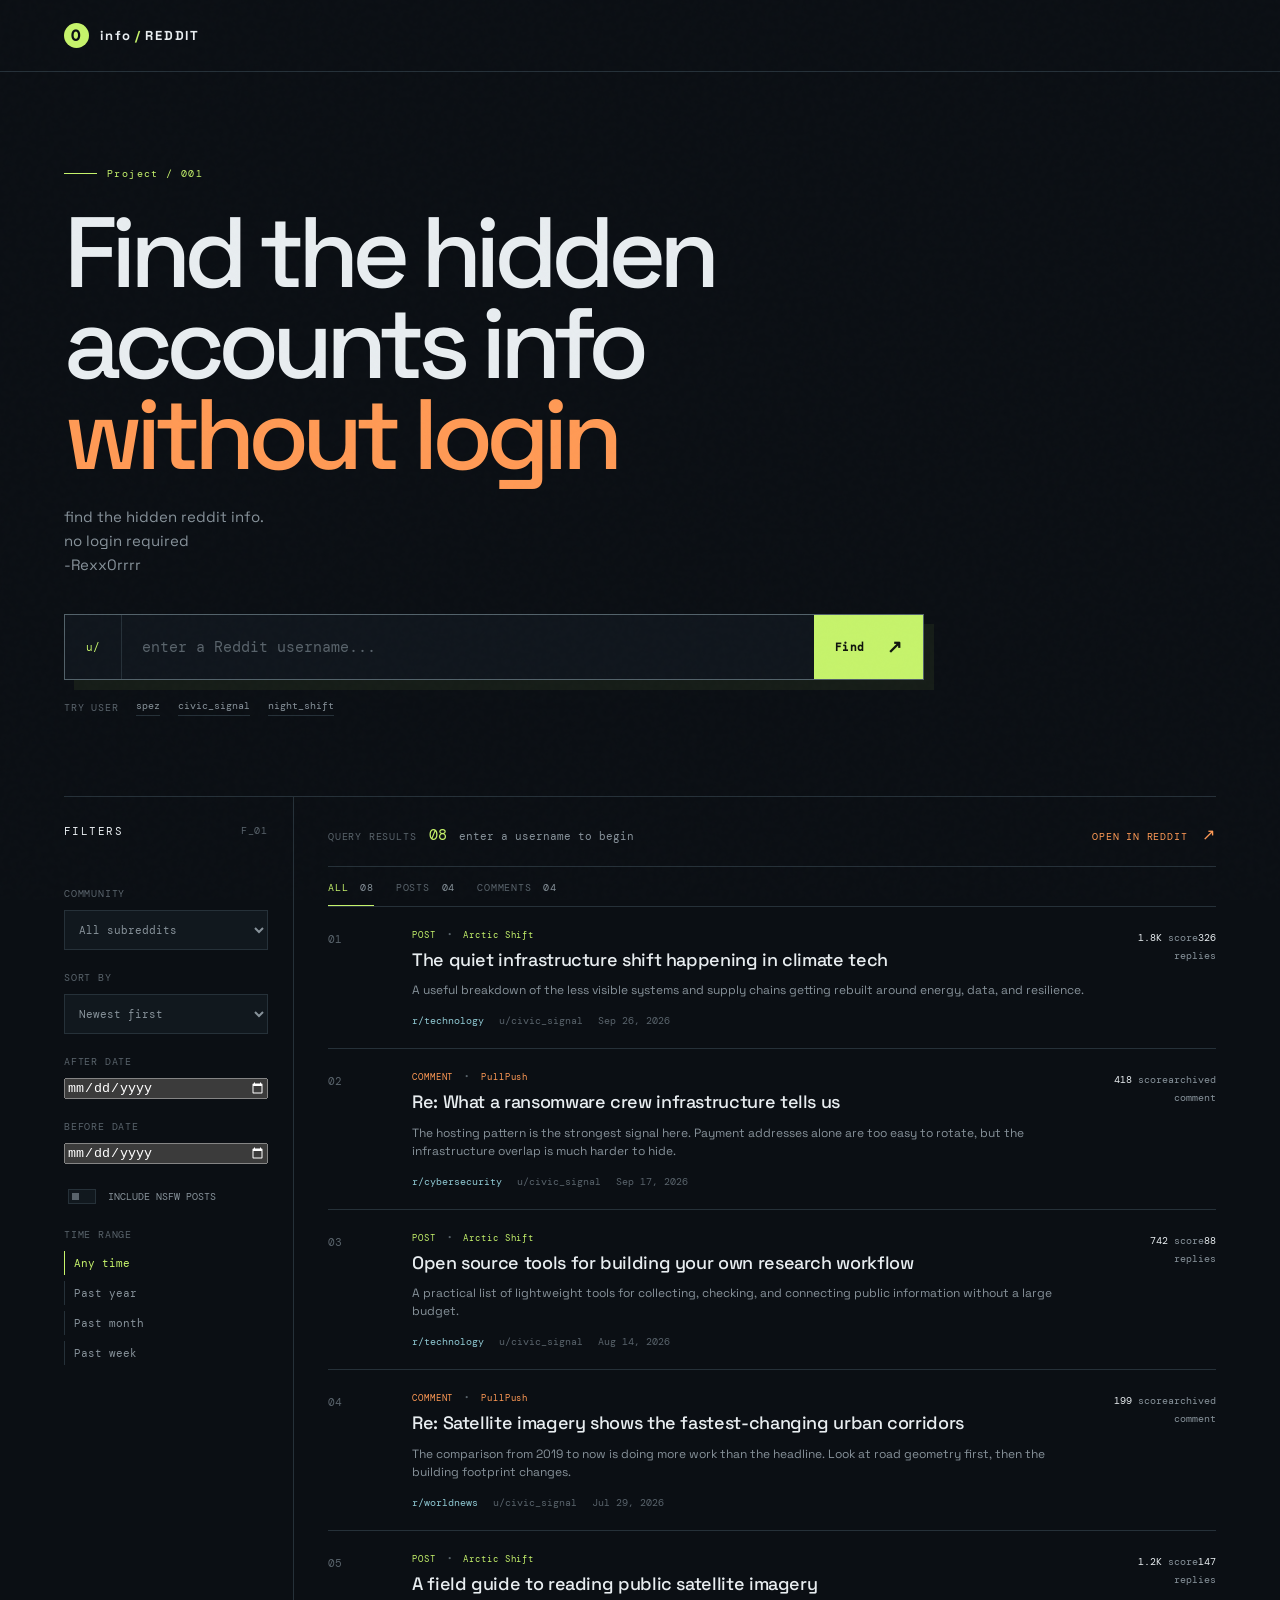
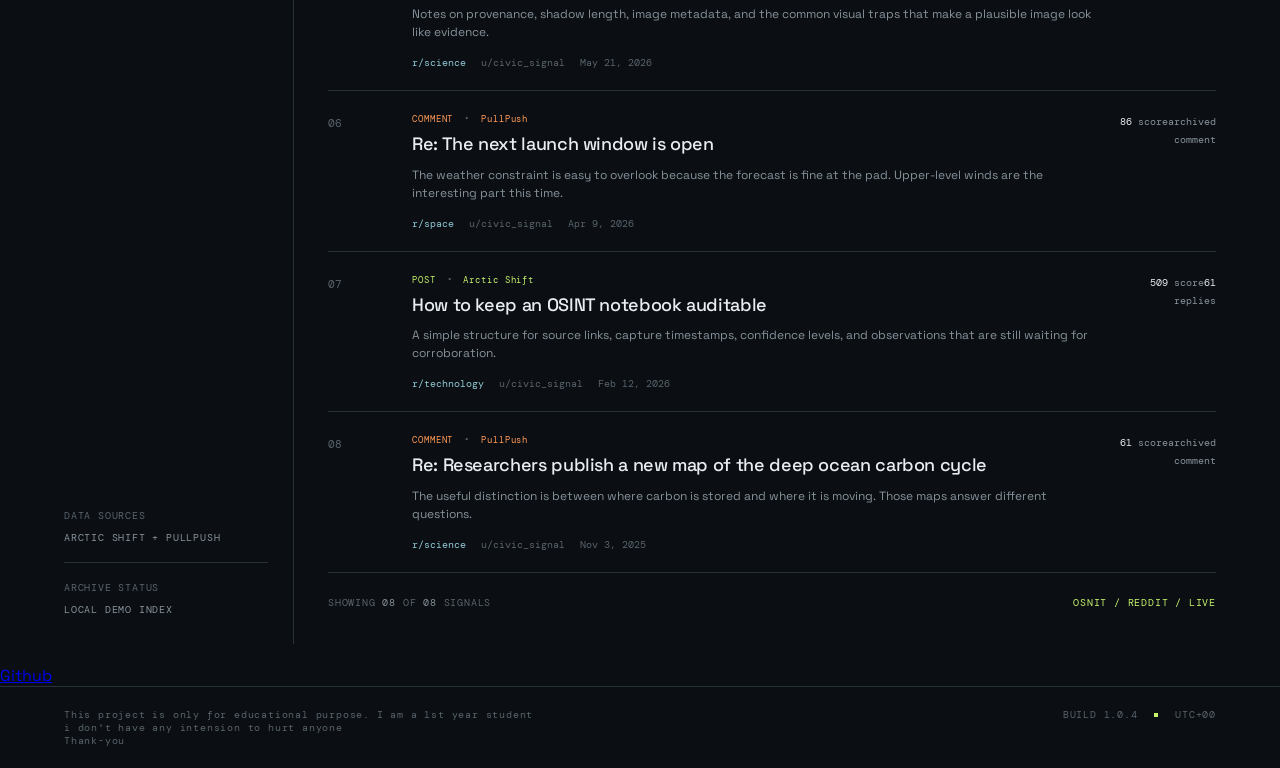
==== index.html @ 89a87810 "Update index.html" ====
<!doctype html>
<html lang="en">
<head>
  <meta charset="UTF-8">
  <meta name="viewport" content="width=device-width, initial-scale=1.0">
  <meta name="theme-color" content="#0b0f14">
  <title>OSNIT // Reddit Intelligence Search -Rexx0r</title>
  <link rel="preconnect" href="https://fonts.googleapis.com">
  <link rel="preconnect" href="https://fonts.gstatic.com" crossorigin>
  <link href="https://fonts.googleapis.com/css2?family=DM+Mono:wght@400;500&family=Space+Grotesk:wght@400;500;600;700&display=swap" rel="stylesheet">
  <link rel="stylesheet" href="r1dit.css">
</head>
<body>
  <div class="noise"></div>
  <header class="topbar">
    <a class="brand" href="#top" aria-label="OSNIT home">
      <span class="brand-mark">O</span>
      <span>info<span class="brand-slash">/</span>REDDIT</span>
    </a>
    
  </header>

  <main id="top">
    <section class="hero">
      <div class="eyebrow"><span class="eyebrow-line"></span> Project / 001</div>
      <h1>Find the hidden accounts info<br><em>without login</em></h1>
      <p class="hero-copy">find the hidden reddit info.<br>no login required<br>-Rexx0rrrr</p>
      <form class="search-shell" id="searchForm">
        <span class="search-prefix">u/</span>
        <input id="searchInput" type="search" autocomplete="off" placeholder="enter a Reddit username..." aria-label="Search Reddit username">
        <button type="submit" class="search-button"><span>Find</span><span class="button-arrow">↗</span></button>
      </form>
      <div class="search-hints"><span>TRY USER</span><button type="button" data-query="spez">spez</button><button type="button" data-query="civic_signal">civic_signal</button><button type="button" data-query="night_shift">night_shift</button></div>
    </section>

    <section class="workspace" aria-label="Search results workspace">
      <aside class="sidebar">
        <div class="panel-heading"><span>FILTERS</span><span class="mono-label">F_01</span></div>
        <label class="filter-label" for="subredditFilter">COMMUNITY</label>
        <select id="subredditFilter">
          <option value="all">All subreddits</option>
          <option value="technology">r/technology</option>
          <option value="worldnews">r/worldnews</option>
          <option value="science">r/science</option>
          <option value="space">r/space</option>
          <option value="cybersecurity">r/cybersecurity</option>
        </select>
        <label class="filter-label" for="sortFilter">SORT BY</label>
        <select id="sortFilter">
          <option value="newest">Newest first</option>
          <option value="oldest">Oldest first</option>
          <option value="engagement">Most engagement</option>
        </select>
        <label class="filter-label" for="afterDate">AFTER DATE</label>
        <input class="date-input" id="afterDate" type="date">
        <label class="filter-label" for="beforeDate">BEFORE DATE</label>
        <input class="date-input" id="beforeDate" type="date">
        <label class="toggle-row" for="includeNsfw"><input id="includeNsfw" type="checkbox"><span>INCLUDE NSFW POSTS</span></label>
        <div class="filter-block">
          <div class="filter-label">TIME RANGE</div>
          <div class="range-options" id="rangeOptions">
            <button class="range-option active" data-range="all">Any time</button>
            <button class="range-option" data-range="year">Past year</button>
            <button class="range-option" data-range="month">Past month</button>
            <button class="range-option" data-range="week">Past week</button>
          </div>
        </div>
        <div class="sidebar-foot"><span>DATA SOURCES</span><strong>ARCTIC SHIFT + PULLPUSH</strong><span class="foot-rule"></span><span>ARCHIVE STATUS</span><strong id="archiveStatus">LOCAL DEMO INDEX</strong></div>
      </aside>

      <div class="results-area">
        <div class="results-toolbar">
          <div><span class="toolbar-label">QUERY RESULTS</span><strong id="resultCount">08</strong><span class="result-query" id="resultQuery">enter a username to begin</span></div>
          <a class="reddit-link" id="redditLink" href="https://www.reddit.com/search/" target="_blank" rel="noreferrer">OPEN IN REDDIT <span>↗</span></a>
        </div>
        <div class="result-tabs" role="tablist" aria-label="Result type"><button class="result-tab active" data-tab="all" role="tab">ALL <span id="allTabCount">08</span></button><button class="result-tab" data-tab="post" role="tab">POSTS <span id="postTabCount">04</span></button><button class="result-tab" data-tab="comment" role="tab">COMMENTS <span id="commentTabCount">04</span></button></div>
        <div class="results-list" id="resultsList"></div>
        <div class="empty-state" id="emptyState" hidden><div class="empty-icon">//</div><h2>No matching signals</h2><p>Try a wider query or reset the community filter.</p><button id="resetButton">RESET SEARCH</button></div>
        <div class="pagination"><span>SHOWING <strong id="showingCount">06</strong> OF <strong id="totalCount">06</strong> SIGNALS</span><span class="pagination-mark">OSNIT / REDDIT / LIVE</span></div>
      </div>
    </section>
  </main>
  <br> <a href="https://github.com/rexxorr/reddit-0sn1t">Github</a>
  <footer><span>This project is only for educational purpose. I am a 1st year student<br> i don't have any intension to hurt anyone<br>Thank-you</span><span>BUILD 1.0.4 <i></i> UTC+00</span></footer>
  <script src="api.js"></script>
  <script src="reddit.js"></script>
</body>
</html>
---- r1dit.css ----
/* Core layout */
:root {
  --ink: #e8edf0;
  --muted: #87929a;
  --dim: #59636b;
  --line: #263139;
  --panel: #11181e;
  --panel-bright: #162128;
  --bg: #0b0f14;
  --lime: #c6f36b;
  --orange: #ff9a55;
  --blue: #8fc8d2;
  --mono: "DM Mono", monospace;
  --sans: "Space Grotesk", sans-serif;
}
* { box-sizing: border-box; }
html { scroll-behavior: smooth; }
body { margin: 0; background: var(--bg); color: var(--ink); font-family: var(--sans); min-width: 320px; }
body::before { content: ""; position: fixed; inset: 0; pointer-events: none; opacity: .24; background-image: linear-gradient(rgba(255,255,255,.025) 1px, transparent 1px), linear-gradient(90deg, rgba(255,255,255,.018) 1px, transparent 1px); background-size: 44px 44px; mask-image: linear-gradient(to bottom, black, transparent 84%); }
.noise { position: fixed; inset: 0; pointer-events: none; opacity: .035; z-index: 5; background-image: url("data:image/svg+xml,%3Csvg viewBox='0 0 180 180' xmlns='http://www.w3.org/2000/svg'%3E%3Cfilter id='n'%3E%3CfeTurbulence type='fractalNoise' baseFrequency='.8' numOctaves='3' stitchTiles='stitch'/%3E%3C/filter%3E%3Crect width='100%25' height='100%25' filter='url(%23n)' opacity='.45'/%3E%3C/svg%3E"); }
.topbar { height: 72px; border-bottom: 1px solid var(--line); display: flex; align-items: center; justify-content: space-between; padding: 0 clamp(20px, 5vw, 76px); position: relative; z-index: 2; }
.brand { color: var(--ink); text-decoration: none; letter-spacing: .14em; font-size: 13px; font-weight: 700; display: flex; align-items: center; gap: 11px; }
.brand-mark { display: grid; place-items: center; width: 25px; height: 25px; color: var(--bg); background: var(--lime); font-family: var(--mono); font-size: 15px; border-radius: 50%; }
.brand-slash { color: var(--lime); margin: 0 3px; }.system-status, .mono-label, .sidebar-foot, footer, .pagination, .search-hints, .toolbar-label, .filter-label { font-family: var(--mono); letter-spacing: .08em; font-size: 10px; }.system-status { color: var(--muted); }.status-dot { display: inline-block; width: 6px; height: 6px; border-radius: 50%; background: var(--lime); margin-right: 8px; box-shadow: 0 0 11px var(--lime); }.status-time { color: var(--dim); margin-left: 18px; }
main { max-width: 1400px; margin: auto; padding: 0 clamp(20px, 5vw, 76px); }.hero { padding: 95px 0 80px; position: relative; }.eyebrow { color: var(--lime); font: 10px var(--mono); letter-spacing: .14em; display: flex; align-items: center; gap: 10px; }.eyebrow-line { width: 33px; height: 1px; background: var(--lime); }.hero h1 { font-size: clamp(50px, 7.8vw, 108px); font-weight: 500; letter-spacing: -.07em; line-height: .91; margin: 28px 0 24px; max-width: 850px; }.hero h1 em { color: var(--orange); font-style: normal; }.hero-copy { color: var(--muted); max-width: 420px; font-size: 15px; line-height: 1.6; margin-bottom: 37px; }
.search-shell { max-width: 860px; min-height: 66px; border: 1px solid #53626a; display: flex; align-items: stretch; background: rgba(17,24,30,.9); box-shadow: 10px 10px 0 rgba(198,243,107,.06); }.search-prefix { color: var(--lime); font: 11px var(--mono); display: flex; align-items: center; padding: 0 21px; border-right: 1px solid var(--line); }.search-shell input { min-width: 0; flex: 1; background: transparent; border: 0; color: var(--ink); font: 15px var(--mono); outline: 0; padding: 0 20px; }.search-shell input::placeholder { color: var(--dim); }.search-button { cursor: pointer; border: 0; background: var(--lime); color: #10150e; font: 600 11px var(--mono); padding: 0 21px; letter-spacing: .04em; display: flex; align-items: center; gap: 22px; transition: background .2s, transform .2s; }.search-button:hover { background: #dcff92; transform: translate(2px, -2px); }.button-arrow { font-size: 18px; }.search-hints { display: flex; gap: 18px; align-items: center; color: var(--dim); margin-top: 19px; }.search-hints button { background: none; border: 0; color: var(--muted); font: 10px var(--mono); border-bottom: 1px solid var(--line); padding: 0 0 3px; cursor: pointer; }.search-hints button:hover { color: var(--lime); border-color: var(--lime); }
.workspace { border-top: 1px solid var(--line); display: grid; grid-template-columns: 230px 1fr; min-height: 530px; }.sidebar { border-right: 1px solid var(--line); padding: 27px 25px 28px 0; display: flex; flex-direction: column; }.panel-heading, .results-toolbar { display: flex; justify-content: space-between; align-items: center; }.panel-heading { color: var(--ink); font: 11px var(--mono); letter-spacing: .13em; padding-bottom: 28px; }.mono-label { color: var(--dim); }.filter-label { color: var(--dim); display: block; margin: 21px 0 10px; }.sidebar select { width: 100%; background: var(--panel); border: 1px solid var(--line); color: var(--muted); padding: 11px 10px; font: 11px var(--mono); outline: 0; }.sidebar select:focus { border-color: var(--lime); }.range-options { display: grid; gap: 6px; }.range-option { text-align: left; color: var(--muted); background: transparent; border: 0; border-left: 1px solid var(--line); padding: 5px 9px; cursor: pointer; font: 11px var(--mono); }.range-option:hover, .range-option.active { color: var(--lime); border-color: var(--lime); }.sidebar-foot { color: var(--dim); margin-top: auto; display: grid; gap: 9px; line-height: 1.3; }.sidebar-foot strong { color: var(--muted); font-size: 10px; font-weight: 400; }.foot-rule { height: 1px; background: var(--line); margin: 9px 0; }
.results-area { padding: 27px 0 0 34px; min-width: 0; }.results-toolbar { padding-bottom: 21px; border-bottom: 1px solid var(--line); }.toolbar-label { color: var(--dim); margin-right: 13px; }.results-toolbar strong { color: var(--lime); font: 15px var(--mono); }.result-query { color: var(--muted); font: 11px var(--mono); margin-left: 12px; }.reddit-link { color: var(--orange); text-decoration: none; font: 10px var(--mono); letter-spacing: .08em; }.reddit-link span { font-size: 16px; margin-left: 8px; }.result-card { border-bottom: 1px solid var(--line); padding: 22px 0 21px; display: grid; grid-template-columns: 64px 1fr 105px; gap: 20px; animation: reveal .45s both; }.result-index { color: var(--dim); font: 11px var(--mono); padding-top: 3px; }.result-main h2 { margin: 0 0 10px; color: var(--ink); font-size: 18px; font-weight: 500; letter-spacing: -.02em; line-height: 1.25; }.result-main h2 a { color: inherit; text-decoration: none; }.result-main h2 a:hover { color: var(--lime); }.result-excerpt { color: var(--muted); font-size: 12px; line-height: 1.5; max-width: 690px; margin: 0 0 15px; }.result-meta { display: flex; flex-wrap: wrap; gap: 15px; font: 10px var(--mono); color: var(--dim); }.subreddit { color: var(--blue); }.result-stats { color: var(--muted); font: 10px var(--mono); text-align: right; line-height: 1.8; }.result-stats strong { color: var(--ink); font-weight: 400; }.empty-state { text-align: center; padding: 80px 20px; }.empty-icon { color: var(--orange); font: 30px var(--mono); }.empty-state h2 { font-size: 22px; font-weight: 500; }.empty-state p { color: var(--muted); font: 12px var(--mono); }.empty-state button { color: var(--lime); background: transparent; border: 1px solid var(--lime); padding: 11px 16px; font: 10px var(--mono); cursor: pointer; margin-top: 12px; }.pagination { color: var(--dim); display: flex; justify-content: space-between; padding: 23px 0 35px; }.pagination strong { color: var(--muted); font-weight: 400; }.pagination-mark { color: var(--lime); }footer { border-top: 1px solid var(--line); max-width: 1400px; margin: auto; padding: 21px clamp(20px, 5vw, 76px); display: flex; justify-content: space-between; color: var(--dim); }footer i { display: inline-block; width: 4px; height: 4px; background: var(--lime); margin: 0 10px; vertical-align: middle; }
@keyframes reveal { from { opacity: 0; transform: translateY(8px); } to { opacity: 1; transform: translateY(0); } }
@media (max-width: 760px) { .topbar { height: 62px; }.live-context { margin-left: auto; margin-right: 15px; gap: 6px; }.live-context #weather, .context-divider { display: none; }.hero { padding: 65px 0 58px; }.hero h1 { font-size: clamp(49px, 15vw, 80px); }.search-shell { display: block; }.search-prefix { height: 38px; border-right: 0; border-bottom: 1px solid var(--line); padding: 0 15px; }.search-shell input { width: 100%; height: 52px; padding: 0 15px; }.search-button { width: 100%; justify-content: space-between; padding: 0 15px; height: 48px; }.search-hints { gap: 11px; flex-wrap: wrap; }.workspace { grid-template-columns: 1fr; }.sidebar { border-right: 0; border-bottom: 1px solid var(--line); padding: 23px 0; display: grid; grid-template-columns: 1fr 1fr; column-gap: 14px; }.panel-heading, .sidebar-foot, .filter-block { grid-column: 1 / -1; }.panel-heading { padding-bottom: 4px; }.sidebar-foot { margin-top: 25px; }.results-area { padding: 24px 0 0; }.results-toolbar { align-items: flex-start; gap: 14px; }.result-query { display: block; margin: 7px 0 0; }.reddit-link { white-space: nowrap; }.result-card { grid-template-columns: 35px 1fr; gap: 10px; }.result-stats { grid-column: 2; text-align: left; display: flex; gap: 15px; line-height: 1; }.result-main h2 { font-size: 16px; }.pagination { gap: 15px; flex-wrap: wrap; }footer { gap: 12px; flex-direction: column; line-height: 1.5; } }
.date-input { color-scheme: dark; }
.result-tabs { display: flex; gap: 22px; border-bottom: 1px solid var(--line); }
.result-tab { color: var(--dim); background: transparent; border: 0; border-bottom: 1px solid transparent; padding: 14px 0 11px; cursor: pointer; font: 10px var(--mono); letter-spacing: .08em; }
.result-tab span { color: var(--muted); margin-left: 5px; }
.result-tab:hover, .result-tab.active { color: var(--lime); border-color: var(--lime); }
.record-type { color: var(--lime); font: 9px var(--mono); letter-spacing: .1em; margin-bottom: 8px; }
.record-type.comment { color: var(--orange); }
.record-type span { color: var(--dim); margin: 0 5px; }
.toggle-row { display: flex; align-items: center; gap: 9px; color: var(--muted); cursor: pointer; font: 10px var(--mono); margin-top: 22px; }
.toggle-row input { appearance: none; width: 28px; height: 15px; border: 1px solid var(--line); background: var(--panel); cursor: pointer; position: relative; }
.toggle-row input::after { content: ""; width: 7px; height: 7px; background: var(--dim); position: absolute; top: 3px; left: 3px; transition: transform .2s, background .2s; }
.toggle-row input:checked { border-color: var(--lime); }
.toggle-row input:checked::after { background: var(--lime); transform: translateX(13px); }
.signal-line { display: flex; align-items: center; gap: 8px; color: var(--dim); font: 10px var(--mono); letter-spacing: .1em; margin: -19px 0 25px; min-height: 16px; }
.signal-pulse { width: 5px; height: 5px; border-radius: 50%; background: var(--lime); box-shadow: 0 0 0 0 rgba(198,243,107,.5); animation: signal-pulse 2s infinite; }
.signal-caret { color: var(--lime); animation: caret-blink 1s steps(2, start) infinite; }
.activity-swap { animation: activity-swap .35s ease both; }
@keyframes signal-pulse { 0%, 100% { box-shadow: 0 0 0 0 rgba(198,243,107,.45); } 50% { box-shadow: 0 0 0 5px rgba(198,243,107,0); } }
@keyframes caret-blink { 50% { opacity: 0; } }
@keyframes activity-swap { from { opacity: .25; transform: translateY(3px); } to { opacity: 1; transform: translateY(0); } }
@media (prefers-reduced-motion: reduce) { .signal-pulse, .signal-caret, .activity-swap { animation: none; } }
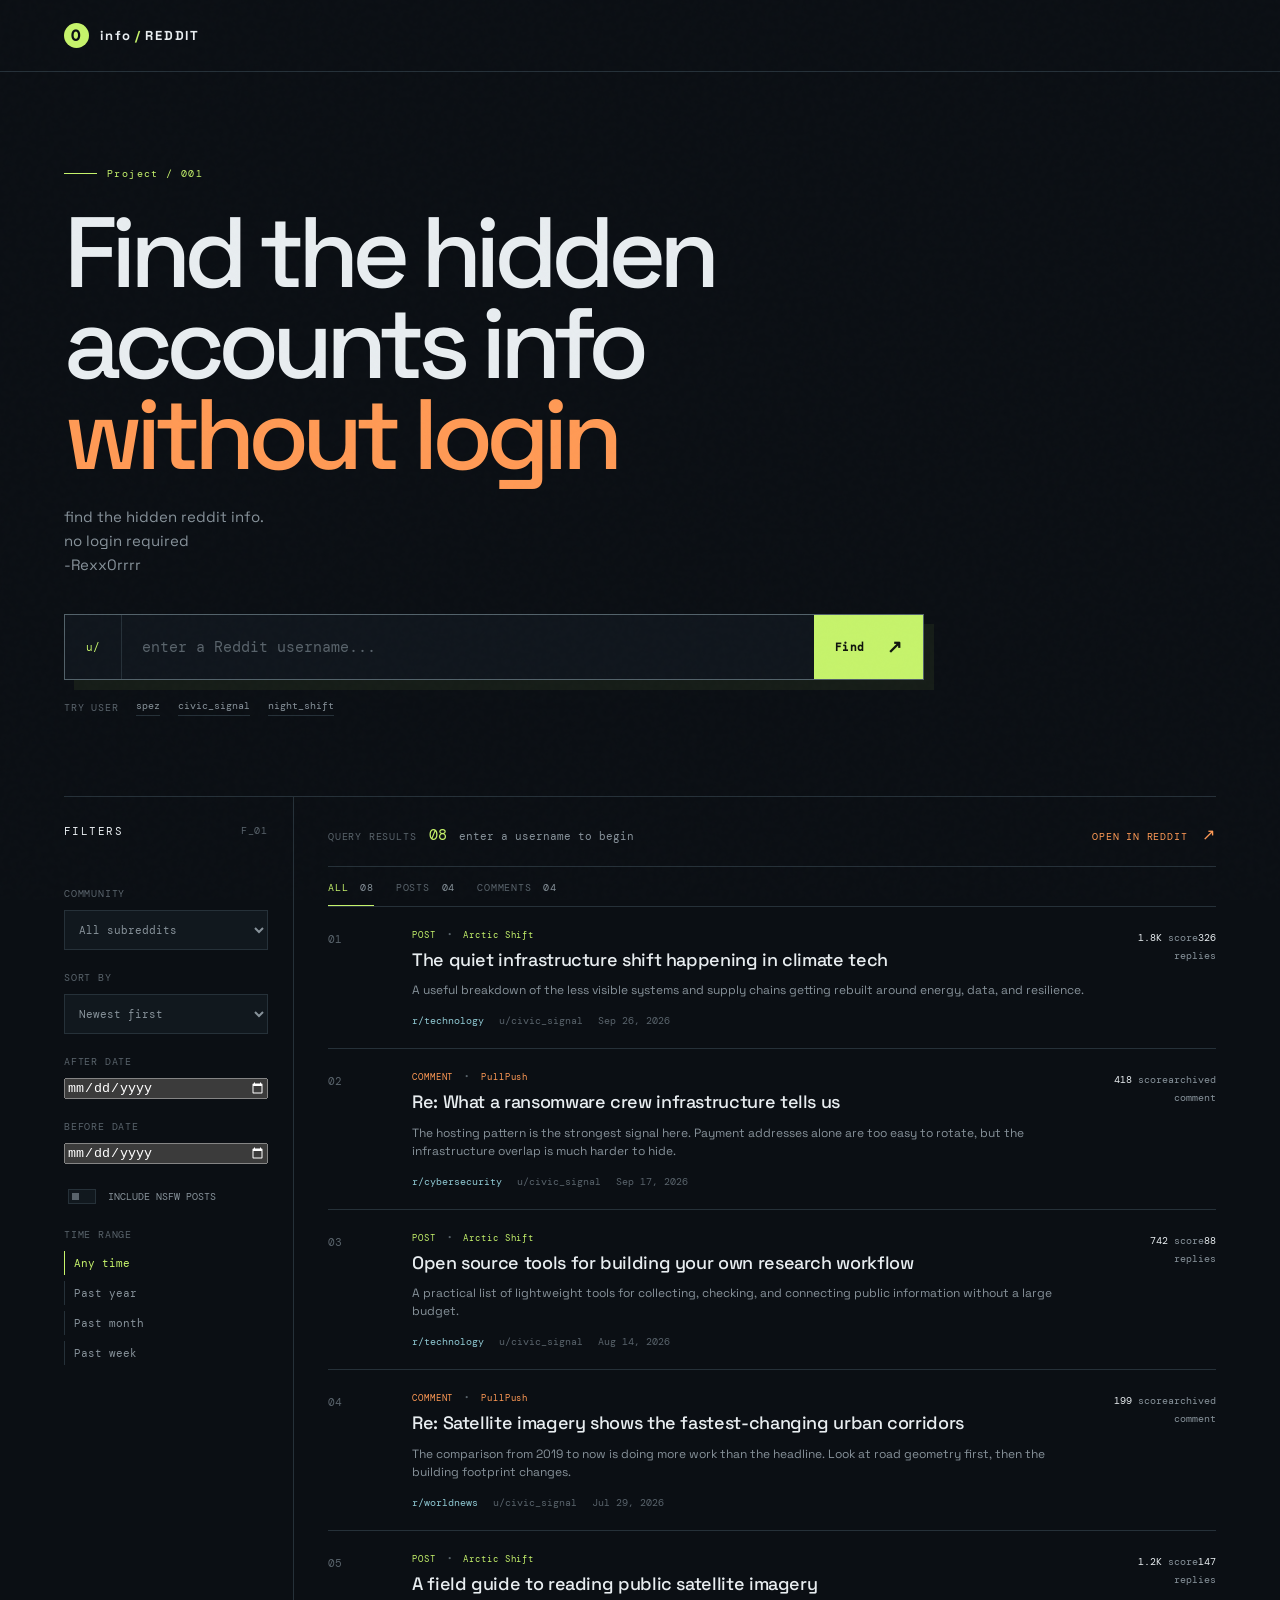
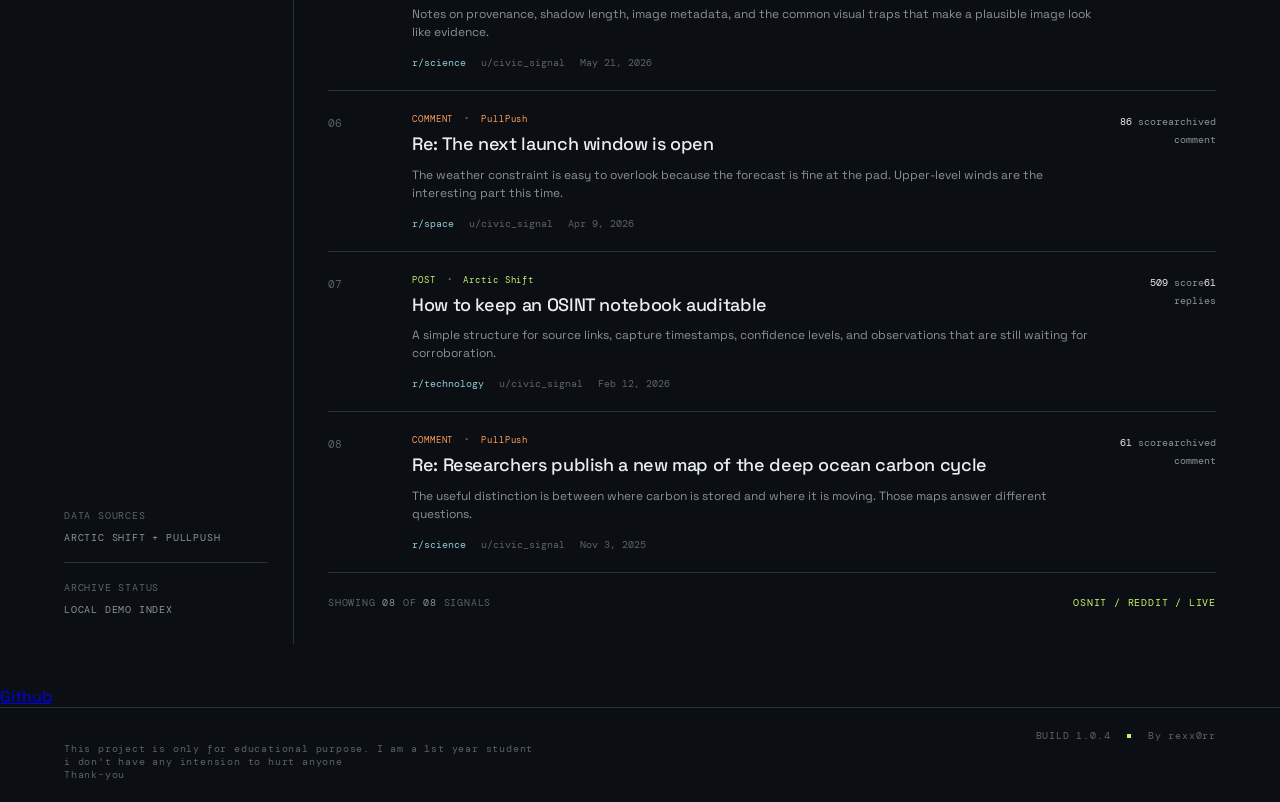
==== commit 8008c3b2: "Update index.html" ====
--- a/index.html
+++ b/index.html
@@ -4,7 +4,7 @@
   <meta charset="UTF-8">
   <meta name="viewport" content="width=device-width, initial-scale=1.0">
   <meta name="theme-color" content="#0b0f14">
-  <title>OSNIT // Reddit Intelligence Search -Rexx0r</title>
+  <title>OSNIT </title>
   <link rel="preconnect" href="https://fonts.googleapis.com">
   <link rel="preconnect" href="https://fonts.gstatic.com" crossorigin>
   <link href="https://fonts.googleapis.com/css2?family=DM+Mono:wght@400;500&family=Space+Grotesk:wght@400;500;600;700&display=swap" rel="stylesheet">
@@ -80,8 +80,8 @@
       </div>
     </section>
   </main>
-  <br> <a href="https://github.com/rexxorr/reddit-0sn1t">Github</a>
-  <footer><span>This project is only for educational purpose. I am a 1st year student<br> i don't have any intension to hurt anyone<br>Thank-you</span><span>BUILD 1.0.4 <i></i> UTC+00</span></footer>
+  <br> <br> <a href="https://github.com/rexxorr/reddit-0sn1t">Github</a>
+  <footer><span><br> This project is only for educational purpose. I am a 1st year student<br> i don't have any intension to hurt anyone<br>Thank-you</span><span>BUILD 1.0.4 <i></i> By rexx0rr</span></footer>
   <script src="api.js"></script>
   <script src="reddit.js"></script>
 </body>
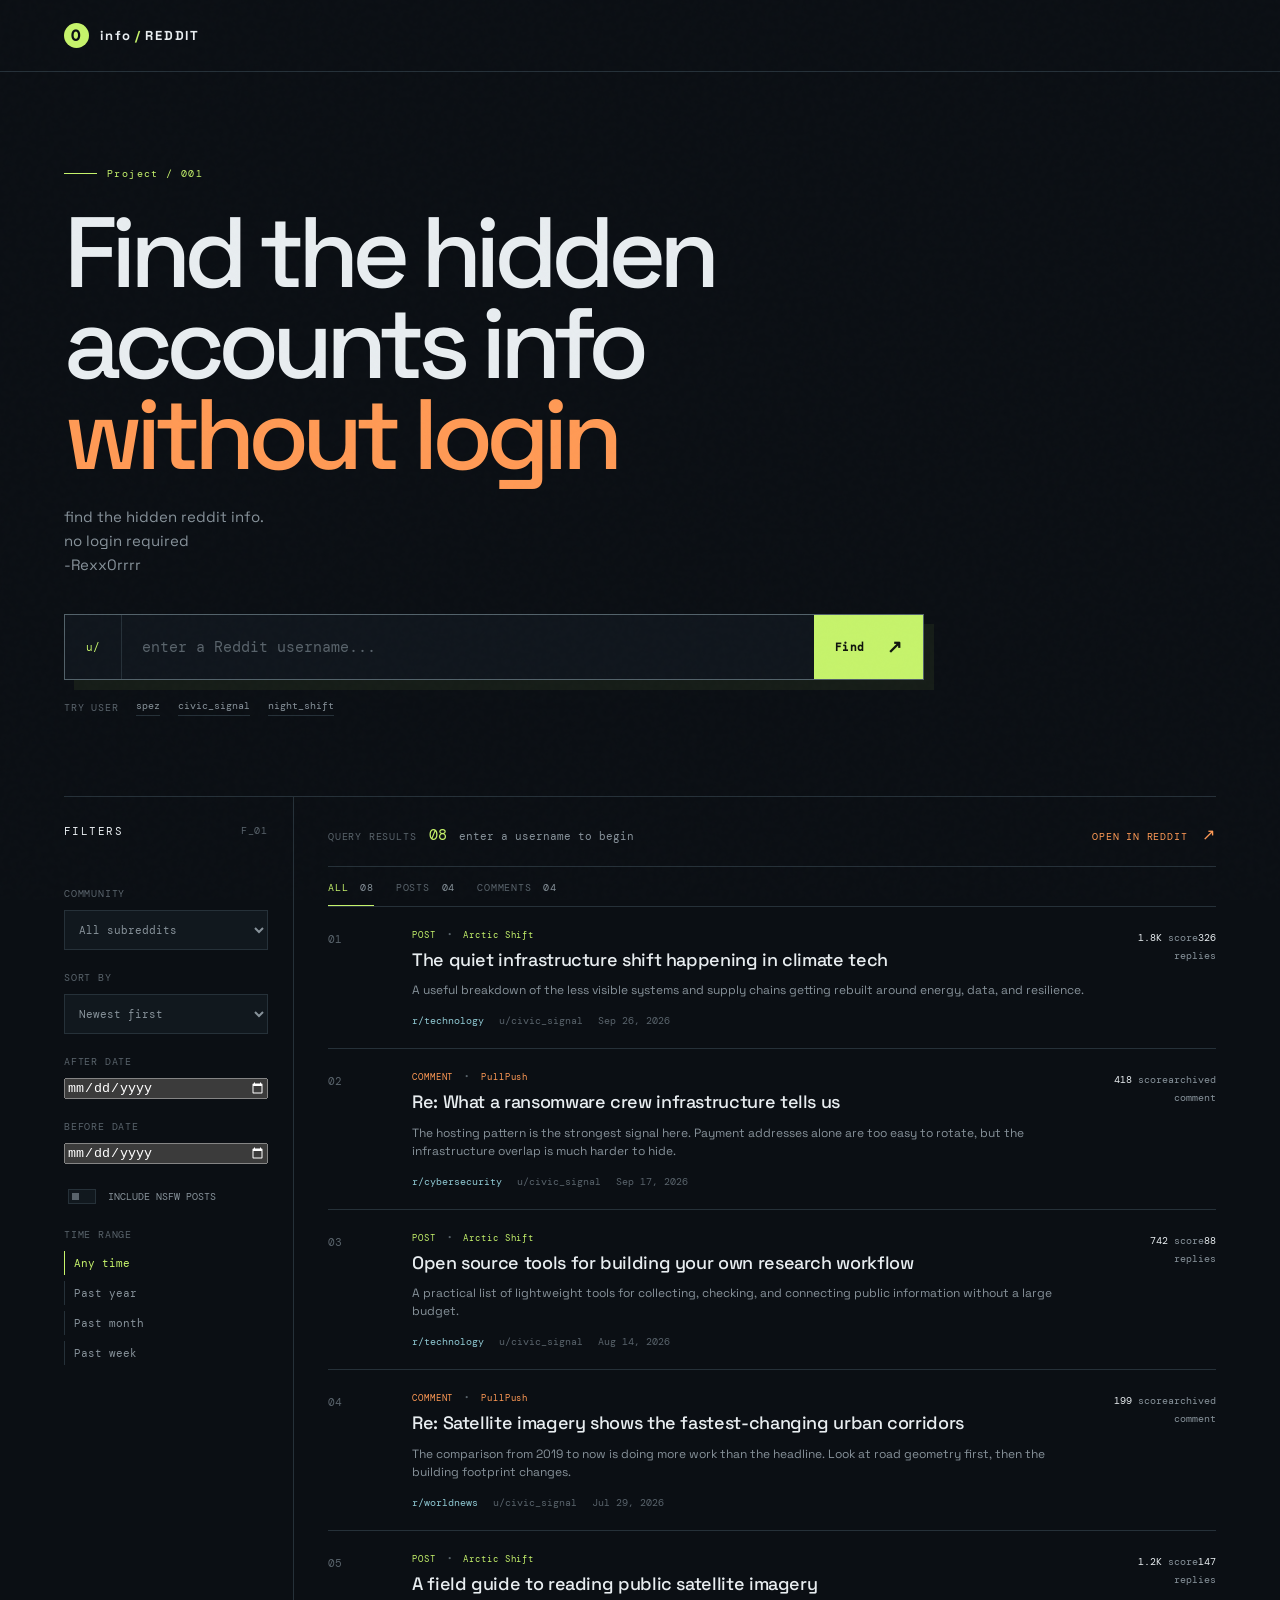
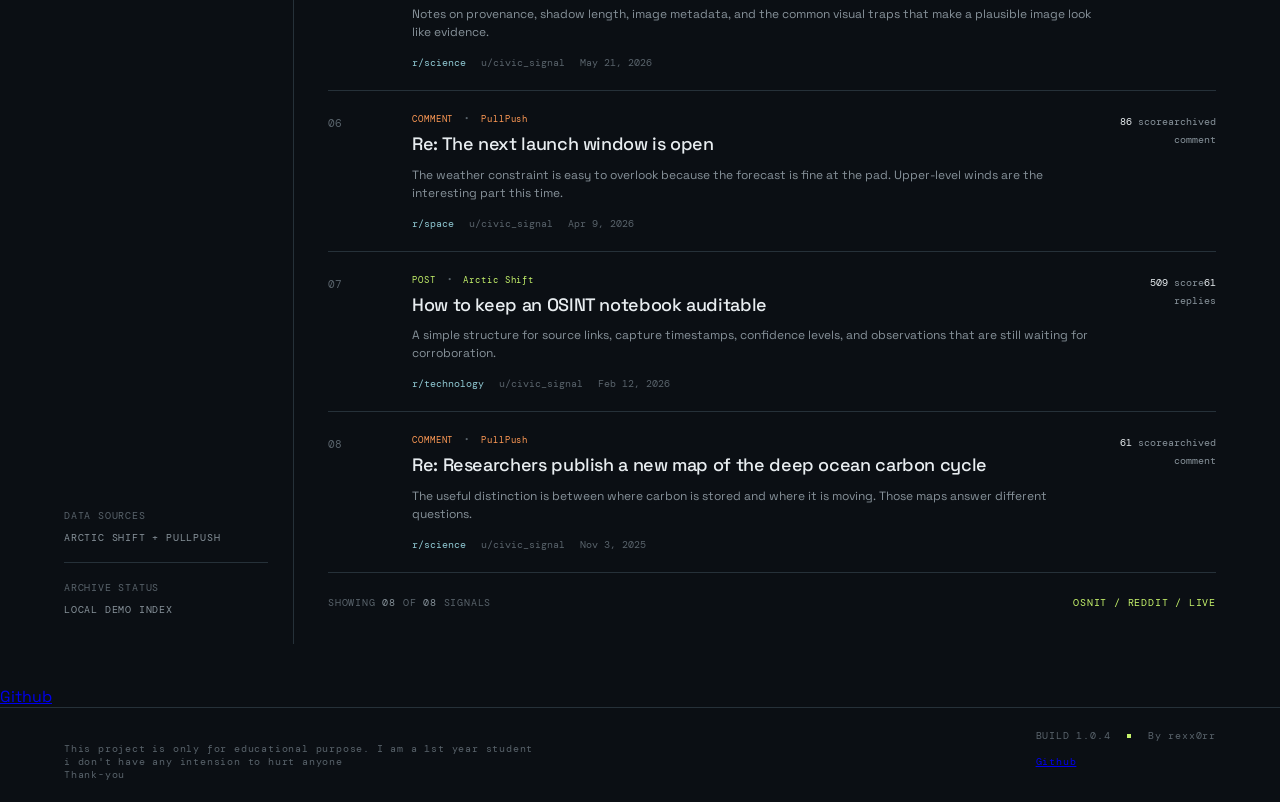
==== commit 1acf056b: "Update index.html" ====
--- a/index.html
+++ b/index.html
@@ -81,7 +81,7 @@
     </section>
   </main>
   <br> <br> <a href="https://github.com/rexxorr/reddit-0sn1t">Github</a>
-  <footer><span><br> This project is only for educational purpose. I am a 1st year student<br> i don't have any intension to hurt anyone<br>Thank-you</span><span>BUILD 1.0.4 <i></i> By rexx0rr</span></footer>
+  <footer><span><br> This project is only for educational purpose. I am a 1st year student<br> i don't have any intension to hurt anyone<br>Thank-you</span><span>BUILD 1.0.4 <i></i> By rexx0rr <br> <br> <a href="https://github.com/rexxorr/reddit-0sn1t">Github</a> </span></footer>
   <script src="api.js"></script>
   <script src="reddit.js"></script>
 </body>
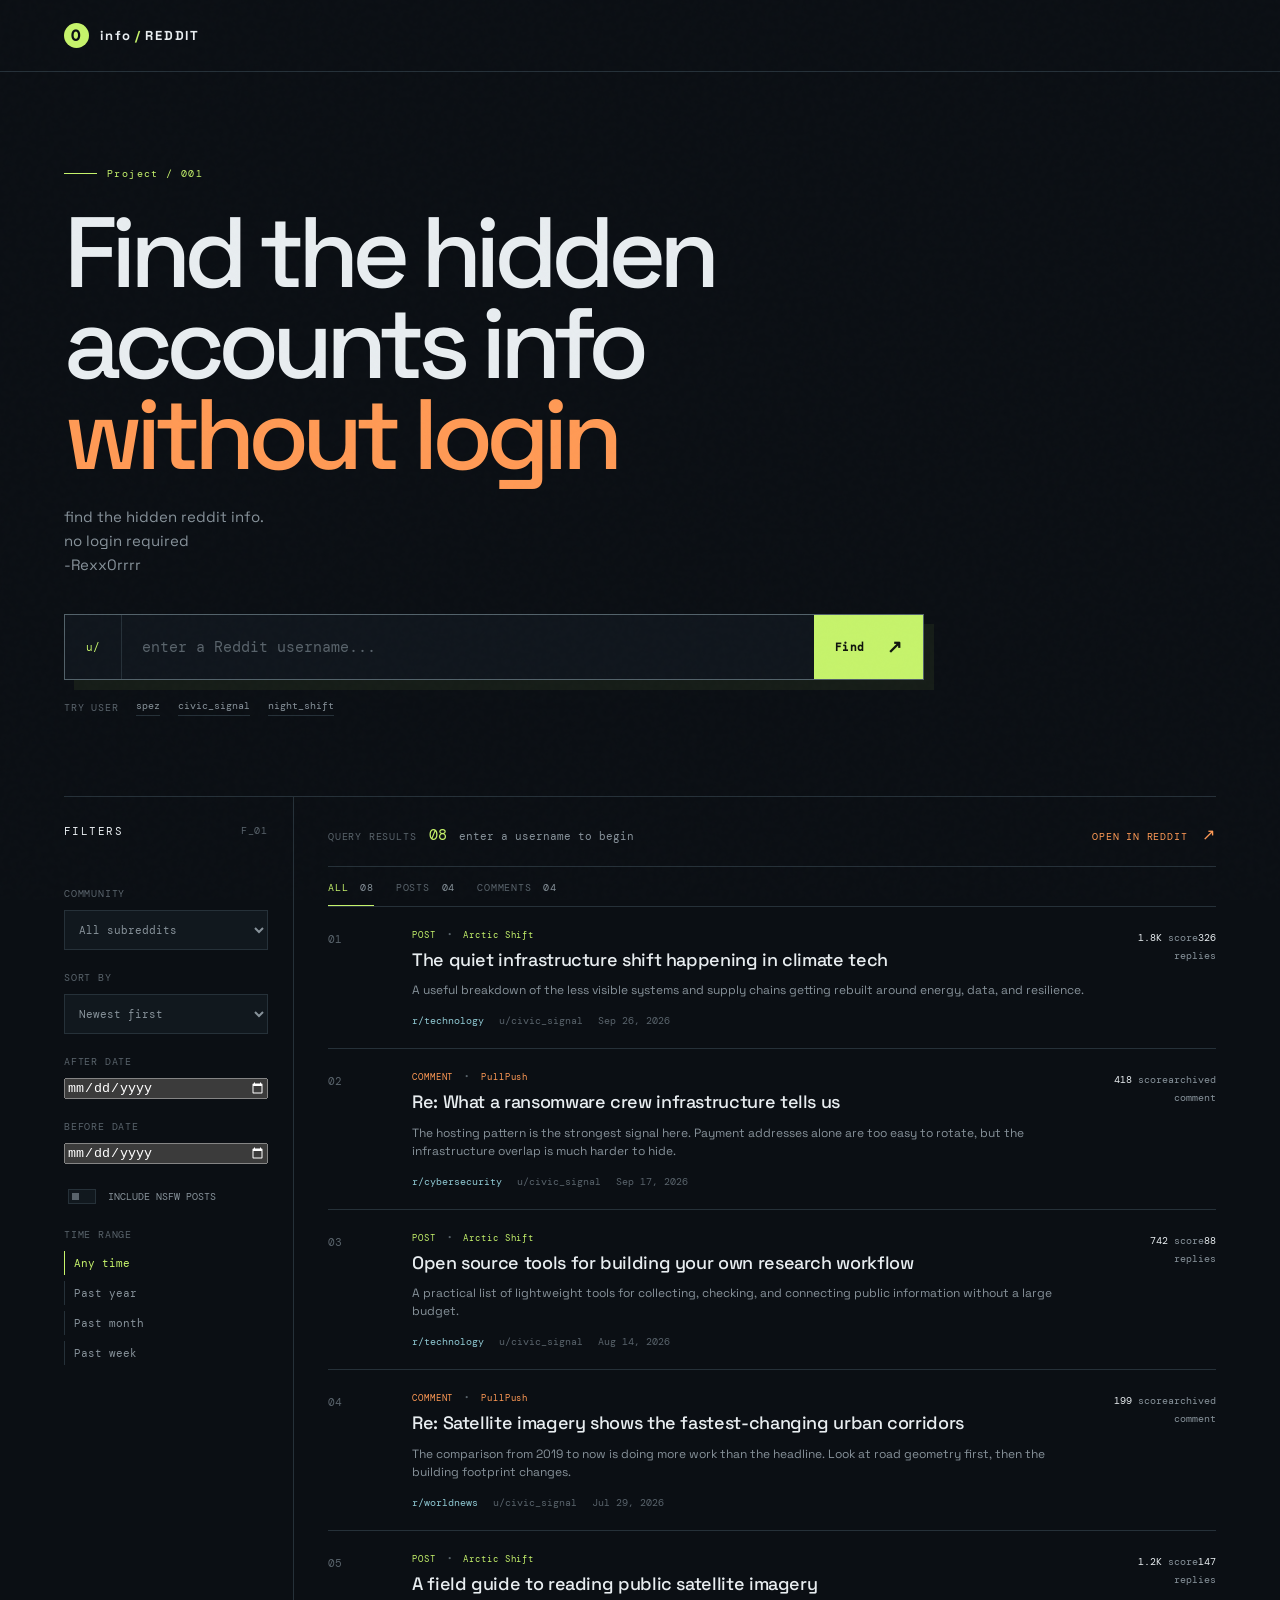
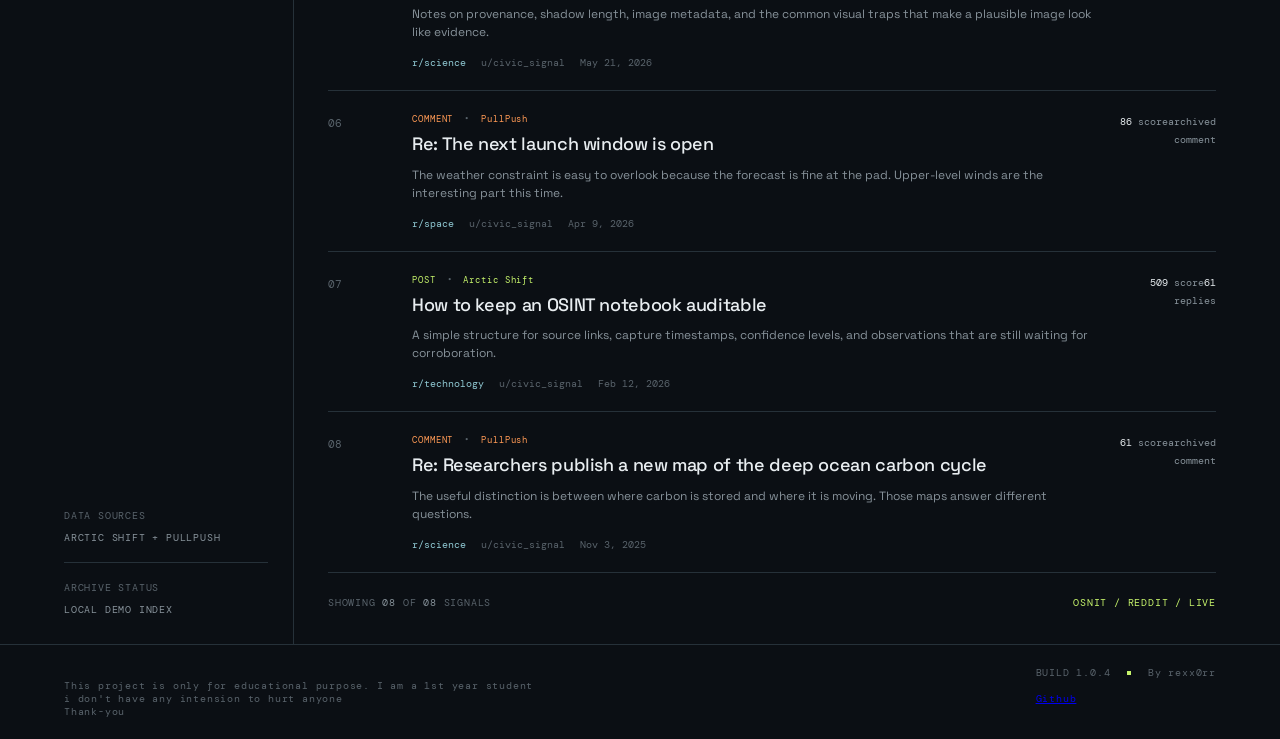
==== commit acafd350: "Update index.html" ====
--- a/index.html
+++ b/index.html
@@ -80,7 +80,7 @@
       </div>
     </section>
   </main>
-  <br> <br> <a href="https://github.com/rexxorr/reddit-0sn1t">Github</a>
+  
   <footer><span><br> This project is only for educational purpose. I am a 1st year student<br> i don't have any intension to hurt anyone<br>Thank-you</span><span>BUILD 1.0.4 <i></i> By rexx0rr <br> <br> <a href="https://github.com/rexxorr/reddit-0sn1t">Github</a> </span></footer>
   <script src="api.js"></script>
   <script src="reddit.js"></script>
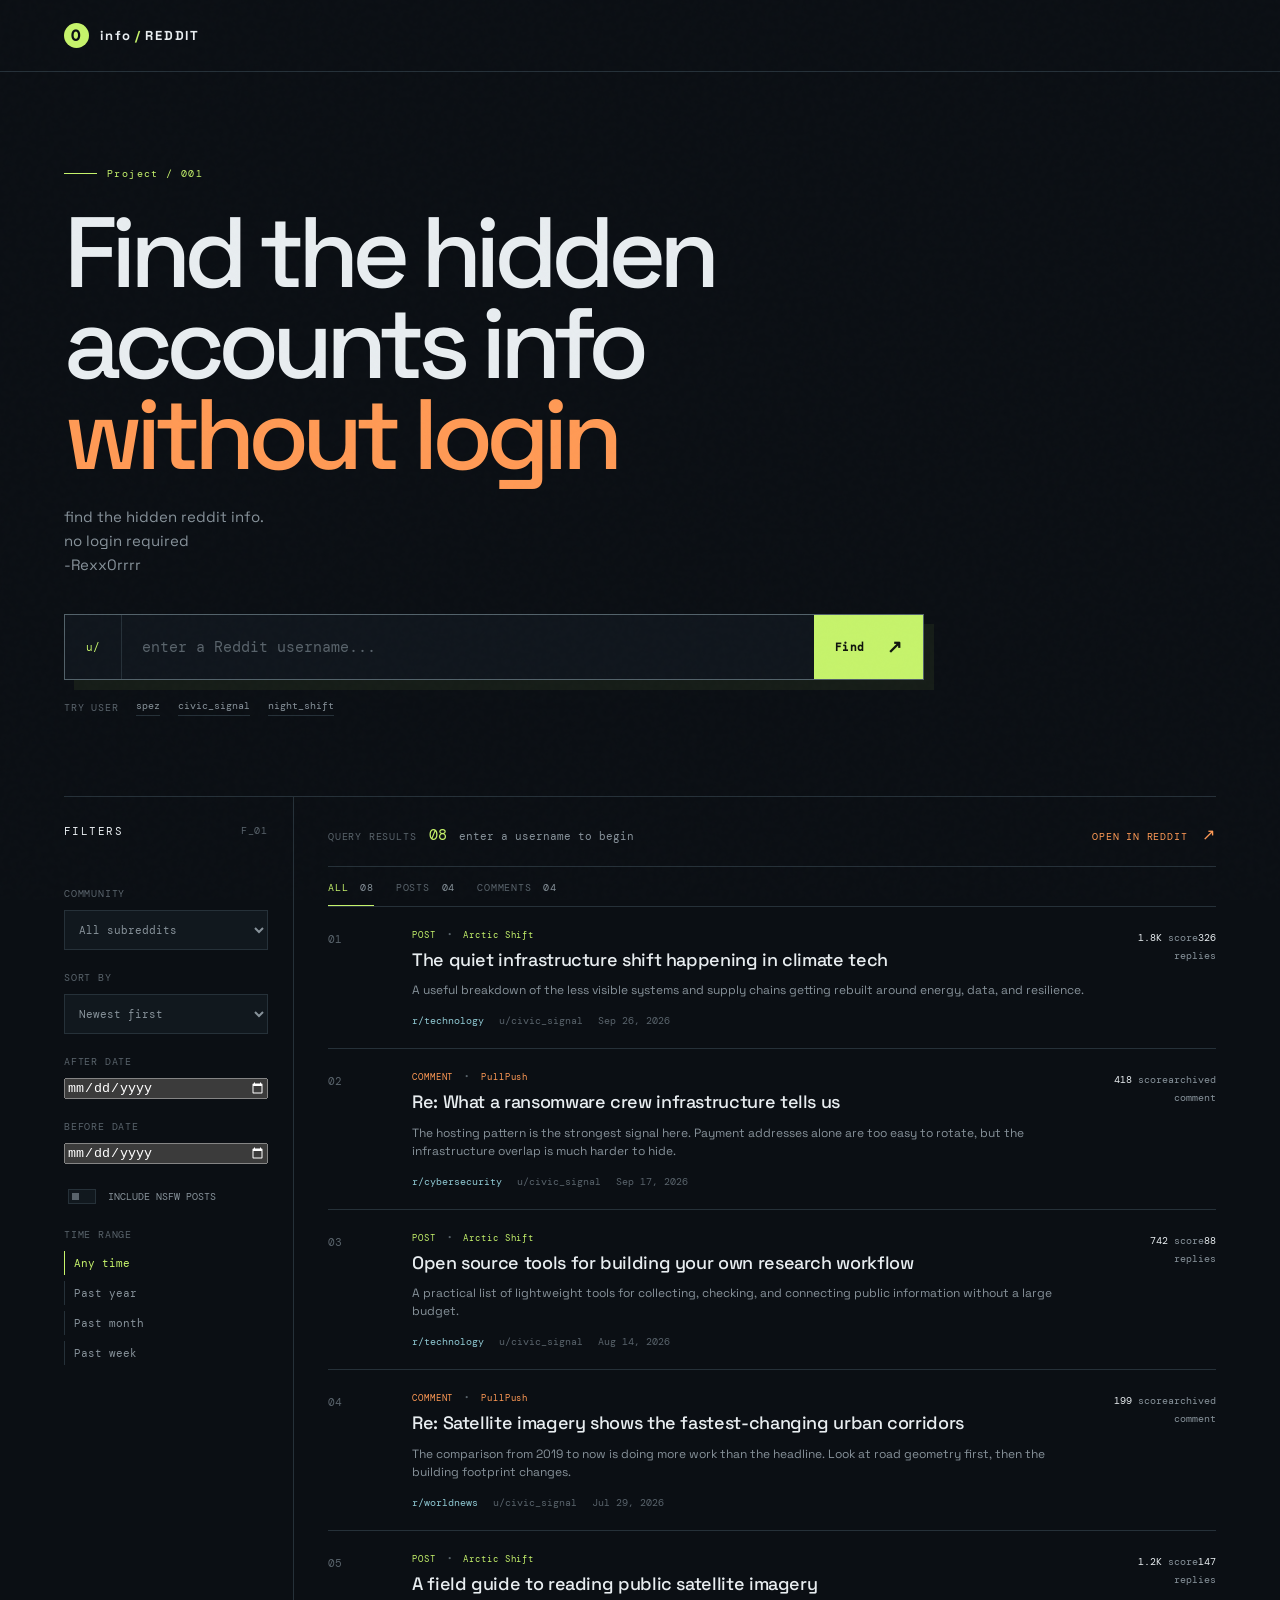
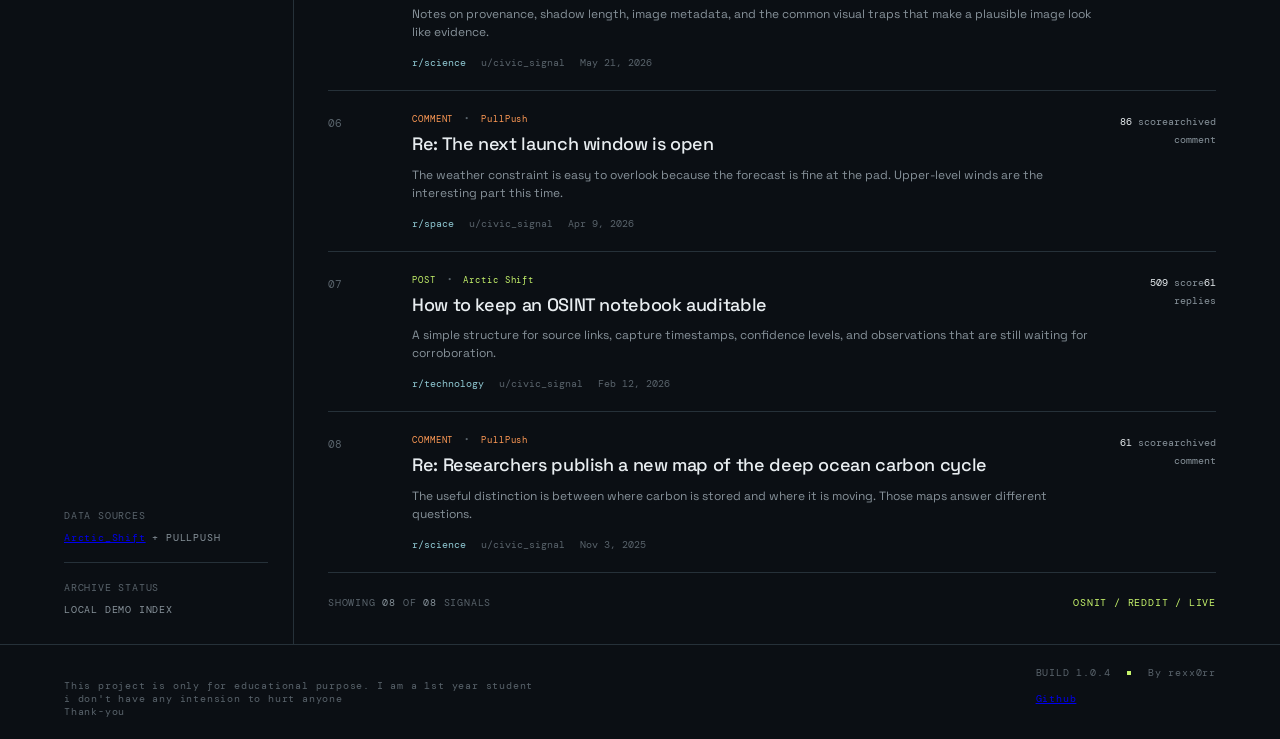
==== commit 4be05af8: "Update index.html" ====
--- a/index.html
+++ b/index.html
@@ -65,7 +65,7 @@
             <button class="range-option" data-range="week">Past week</button>
           </div>
         </div>
-        <div class="sidebar-foot"><span>DATA SOURCES</span><strong>ARCTIC SHIFT + PULLPUSH</strong><span class="foot-rule"></span><span>ARCHIVE STATUS</span><strong id="archiveStatus">LOCAL DEMO INDEX</strong></div>
+        <div class="sidebar-foot"><span>DATA SOURCES</span><strong><a href="https://github.com/ArthurHeitmann/arctic_shift">Arctic_Shift</a> + PULLPUSH</strong><span class="foot-rule"></span><span>ARCHIVE STATUS</span><strong id="archiveStatus">LOCAL DEMO INDEX</strong></div>
       </aside>
 
       <div class="results-area">
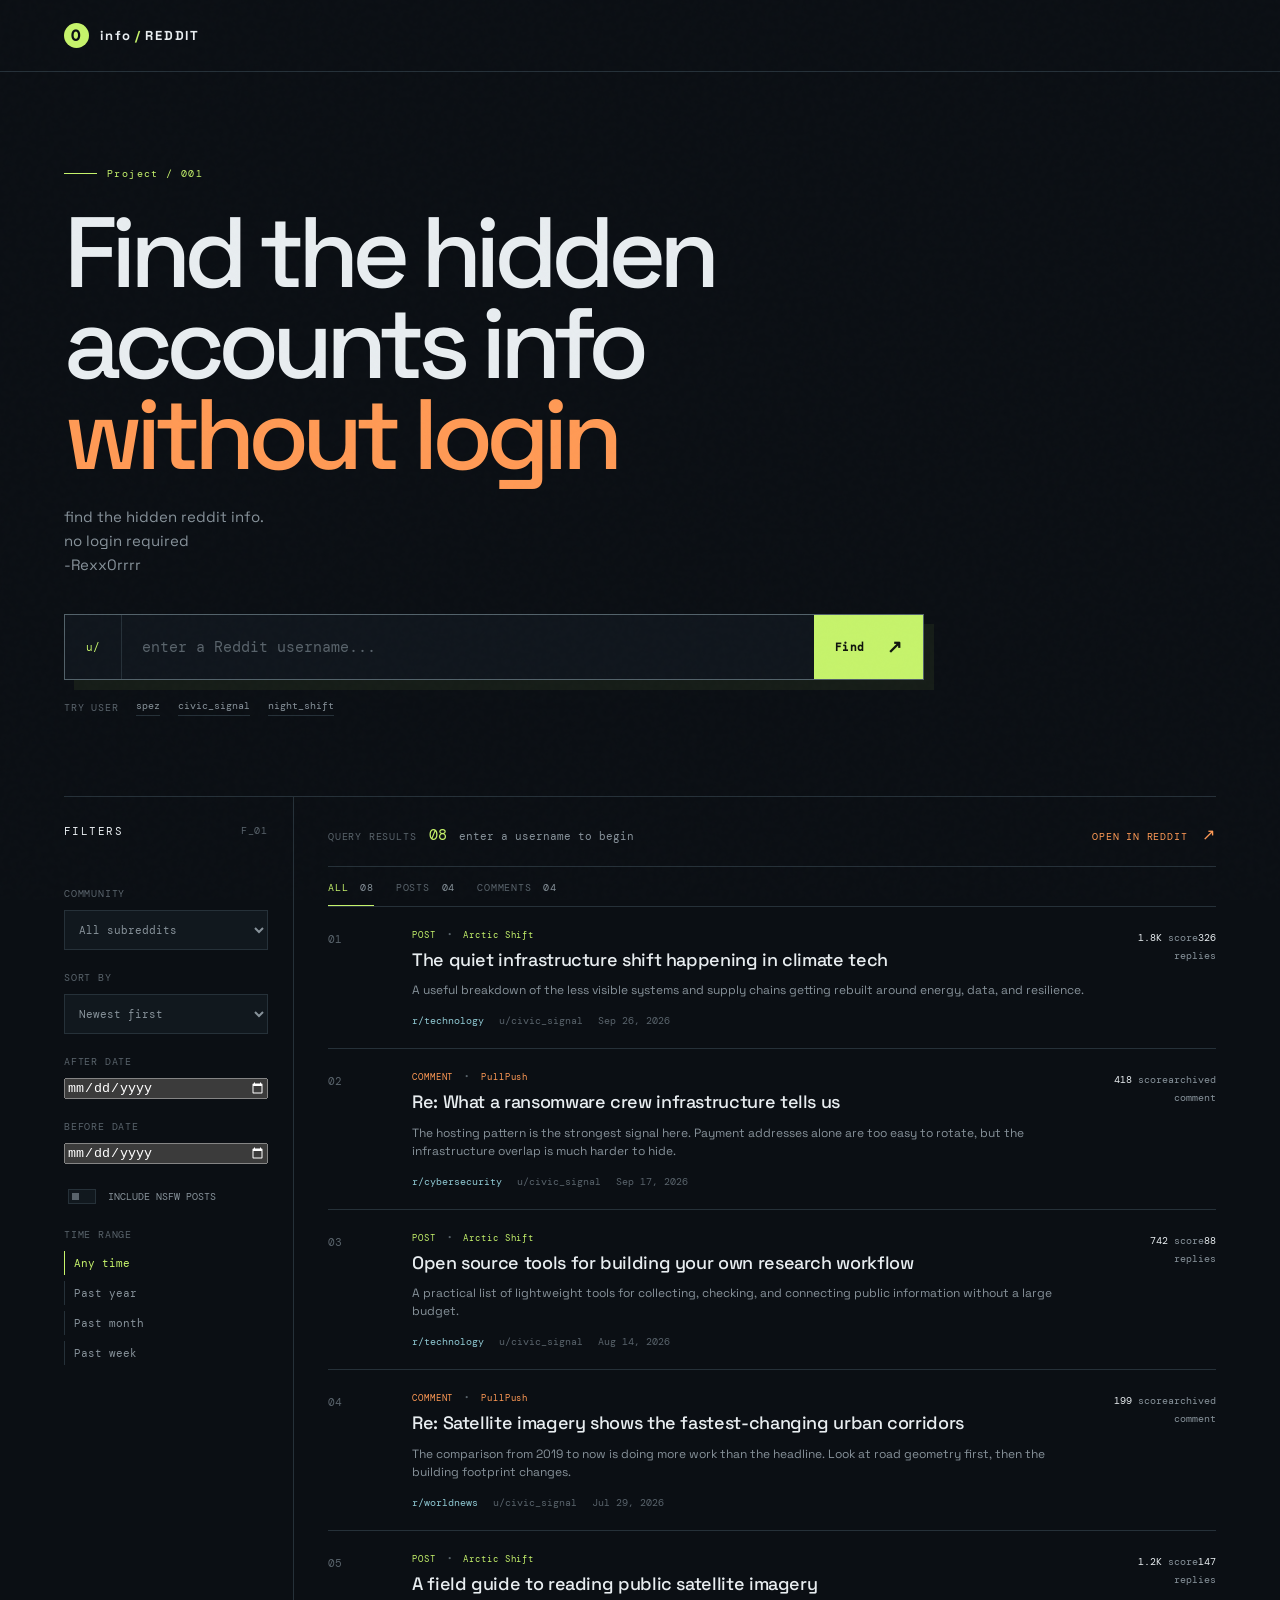
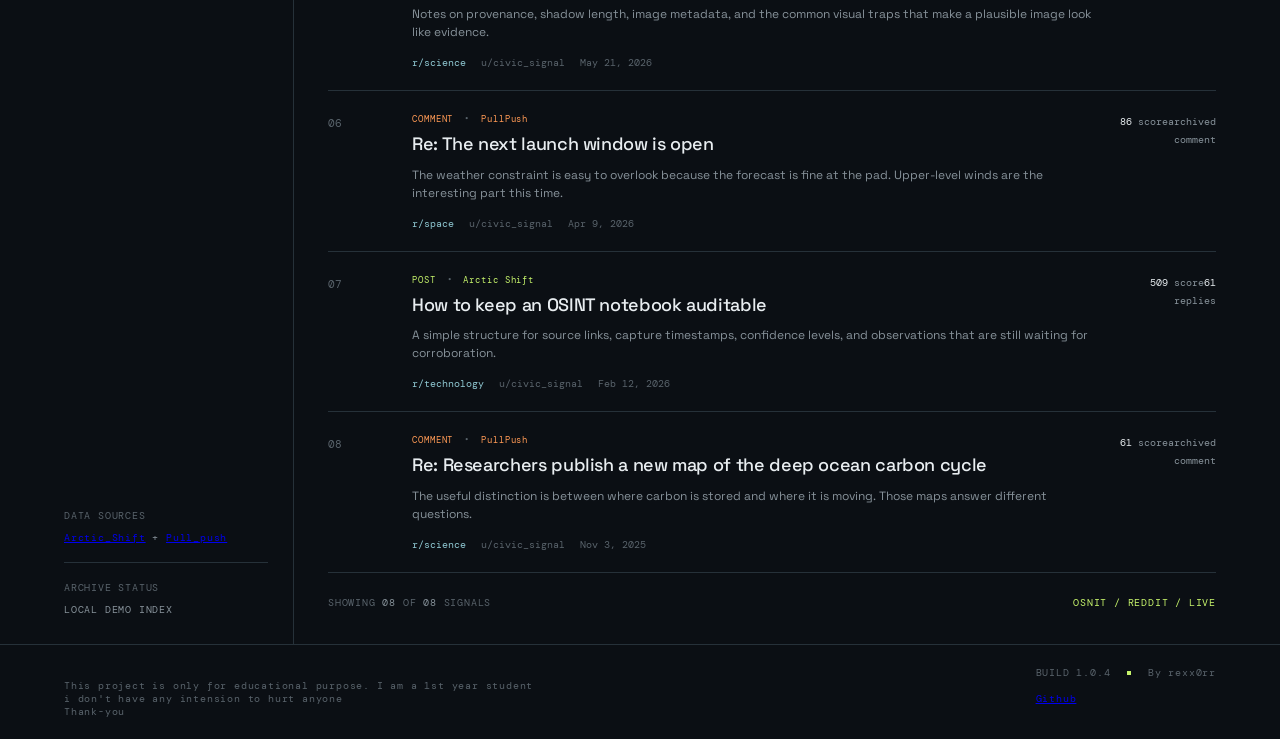
==== commit 55c85ee5: "Update index.html" ====
--- a/index.html
+++ b/index.html
@@ -65,7 +65,7 @@
             <button class="range-option" data-range="week">Past week</button>
           </div>
         </div>
-        <div class="sidebar-foot"><span>DATA SOURCES</span><strong><a href="https://github.com/ArthurHeitmann/arctic_shift">Arctic_Shift</a> + PULLPUSH</strong><span class="foot-rule"></span><span>ARCHIVE STATUS</span><strong id="archiveStatus">LOCAL DEMO INDEX</strong></div>
+        <div class="sidebar-foot"><span>DATA SOURCES</span><strong><a href="https://github.com/ArthurHeitmann/arctic_shift">Arctic_Shift</a> + <a href="https://pullpush.io/">Pull_push</a></strong><span class="foot-rule"></span><span>ARCHIVE STATUS</span><strong id="archiveStatus">LOCAL DEMO INDEX</strong></div>
       </aside>
 
       <div class="results-area">
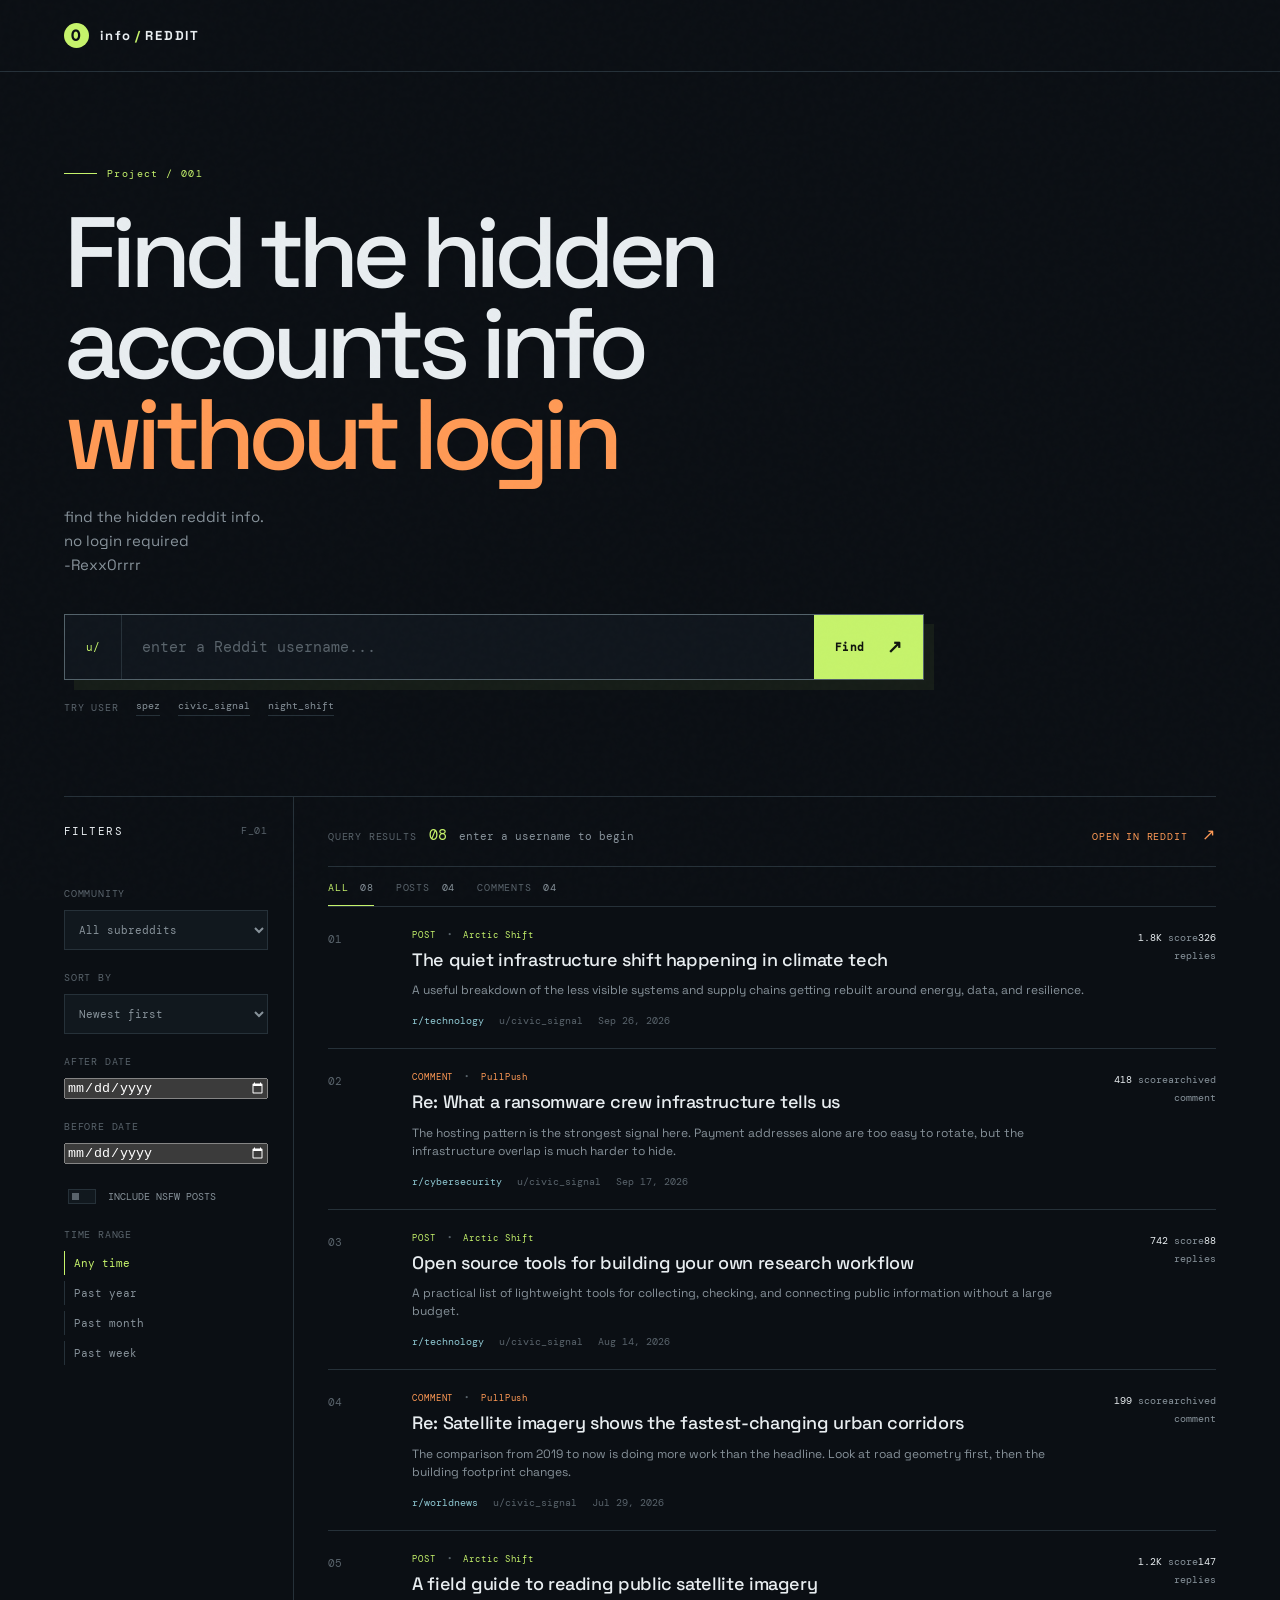
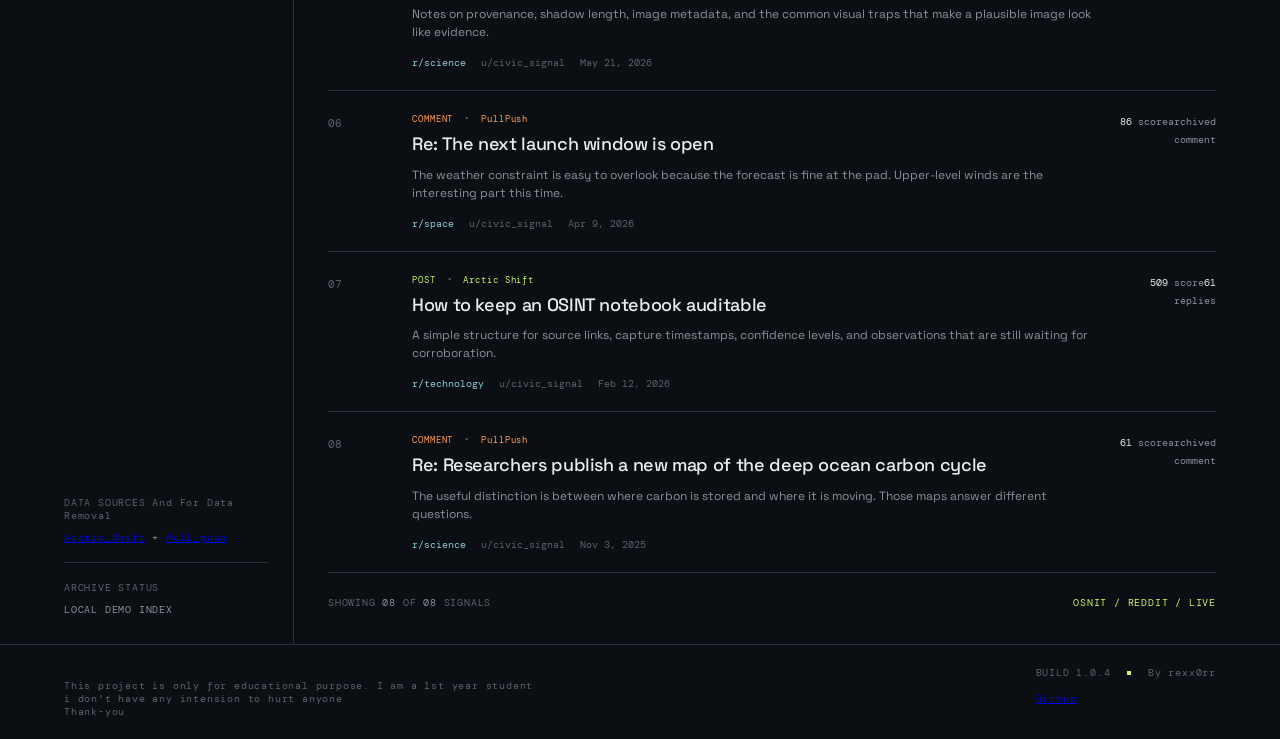
==== commit e87ee885: "Update index.html" ====
--- a/index.html
+++ b/index.html
@@ -65,7 +65,7 @@
             <button class="range-option" data-range="week">Past week</button>
           </div>
         </div>
-        <div class="sidebar-foot"><span>DATA SOURCES</span><strong><a href="https://github.com/ArthurHeitmann/arctic_shift">Arctic_Shift</a> + <a href="https://pullpush.io/">Pull_push</a></strong><span class="foot-rule"></span><span>ARCHIVE STATUS</span><strong id="archiveStatus">LOCAL DEMO INDEX</strong></div>
+        <div class="sidebar-foot"><span>DATA SOURCES And For Data Removal</span><strong><a href="https://github.com/ArthurHeitmann/arctic_shift">Arctic_Shift</a> + <a href="https://pullpush.io/">Pull_push</a></strong><span class="foot-rule"></span><span>ARCHIVE STATUS</span><strong id="archiveStatus">LOCAL DEMO INDEX</strong></div>
       </aside>
 
       <div class="results-area">
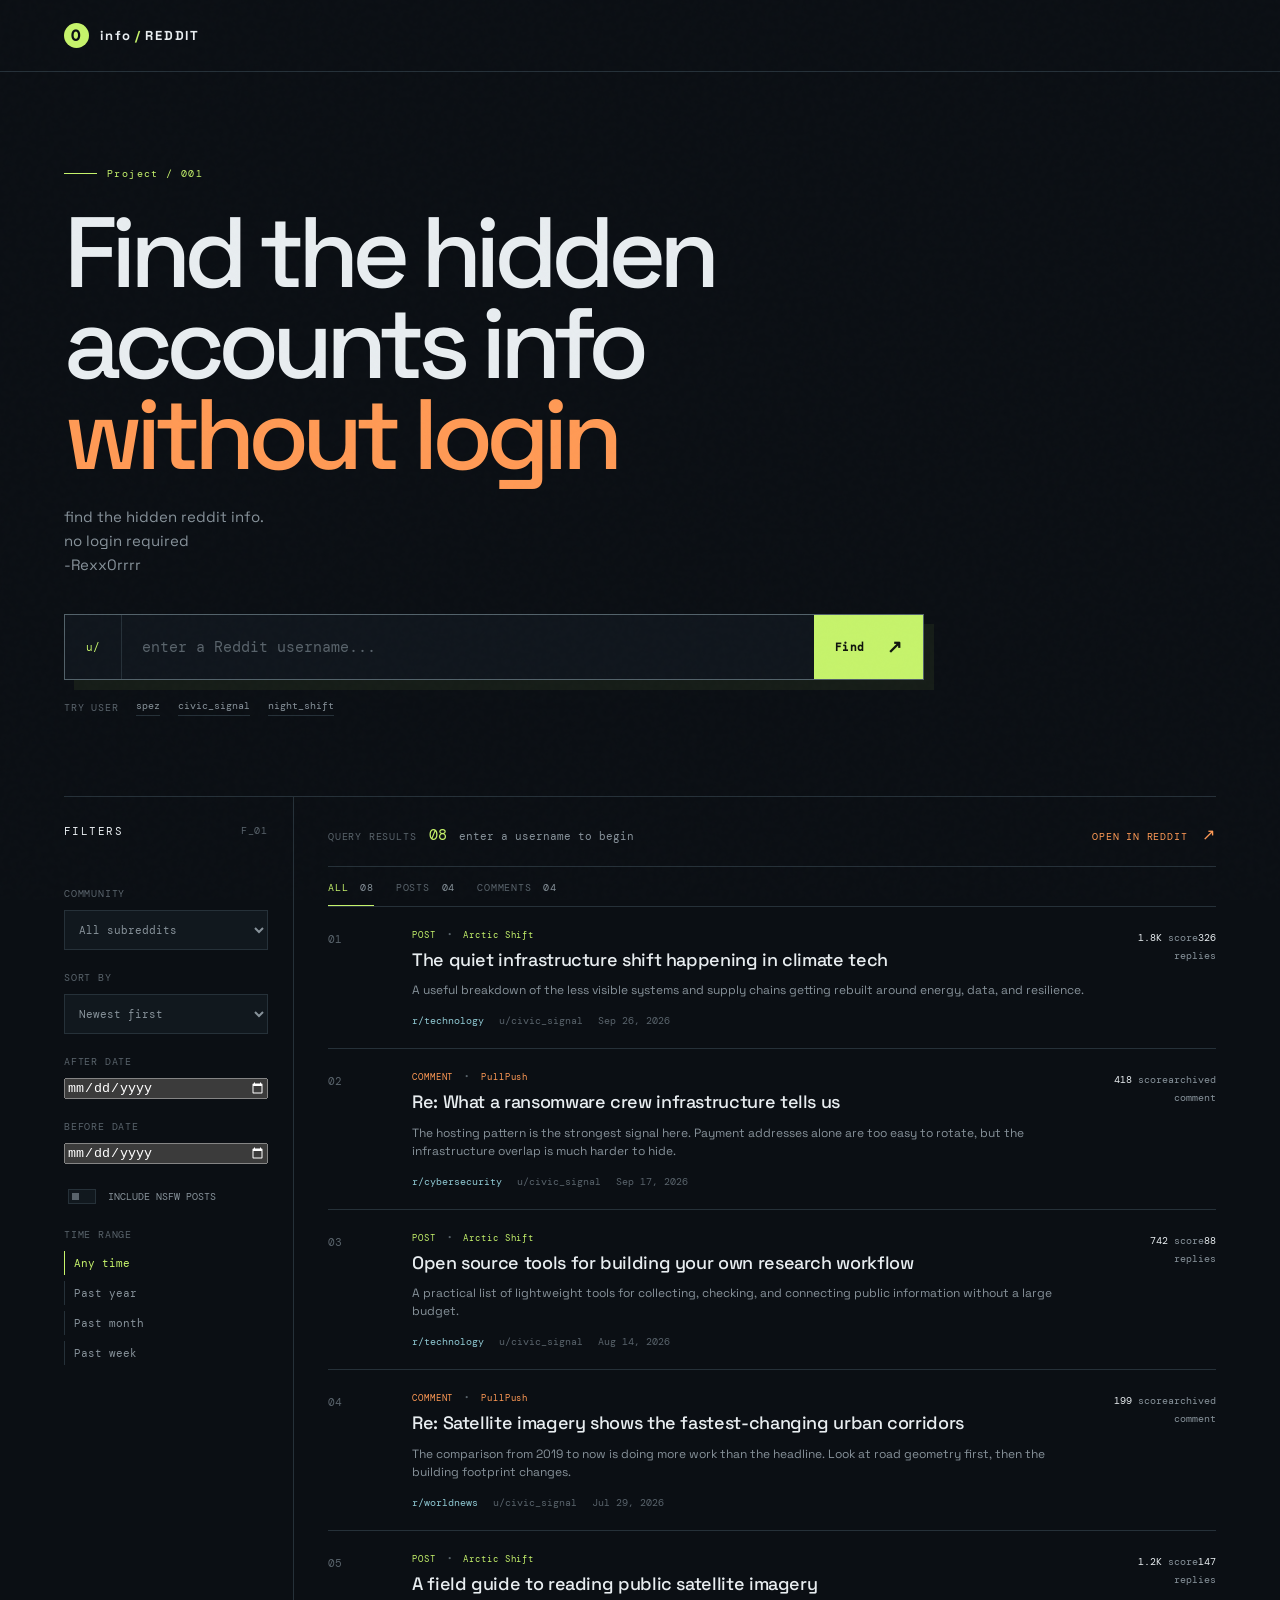
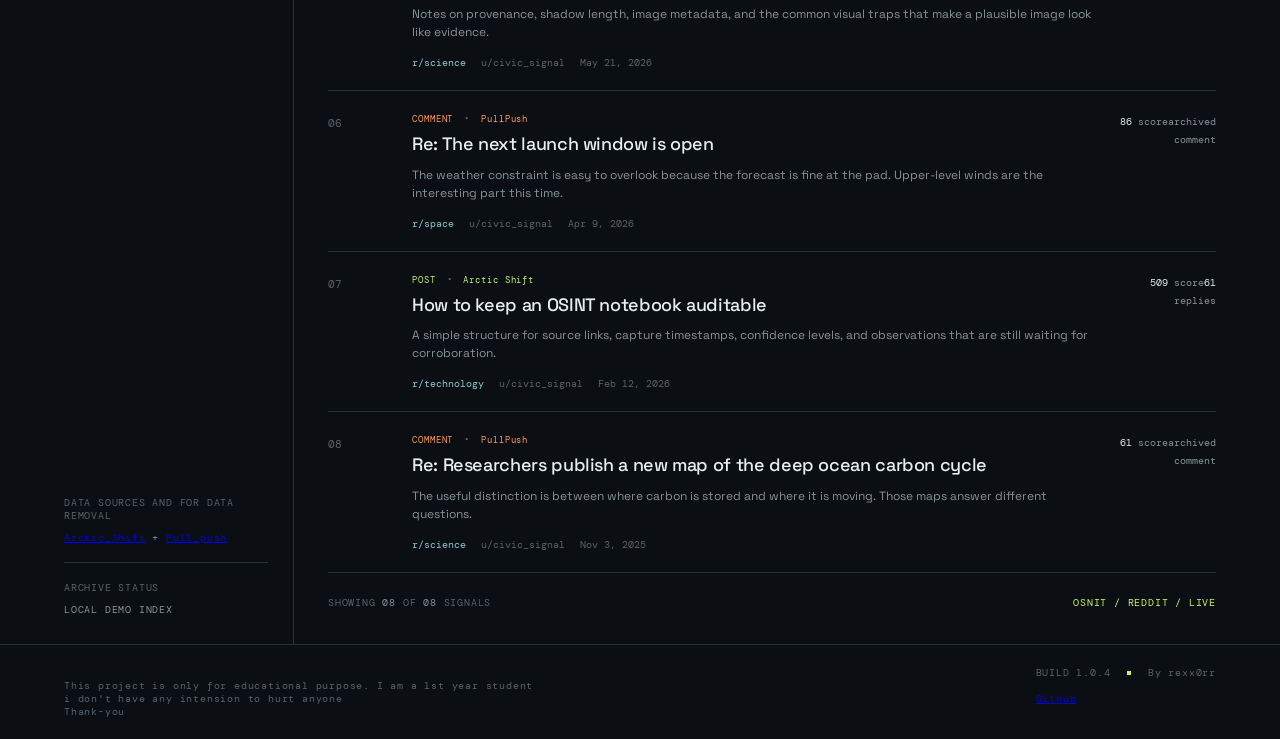
==== commit 536aad84: "Update index.html" ====
--- a/index.html
+++ b/index.html
@@ -65,7 +65,7 @@
             <button class="range-option" data-range="week">Past week</button>
           </div>
         </div>
-        <div class="sidebar-foot"><span>DATA SOURCES And For Data Removal</span><strong><a href="https://github.com/ArthurHeitmann/arctic_shift">Arctic_Shift</a> + <a href="https://pullpush.io/">Pull_push</a></strong><span class="foot-rule"></span><span>ARCHIVE STATUS</span><strong id="archiveStatus">LOCAL DEMO INDEX</strong></div>
+        <div class="sidebar-foot"><span>DATA SOURCES AND FOR DATA REMOVAL</span><strong><a href="https://github.com/ArthurHeitmann/arctic_shift">Arctic_Shift</a> + <a href="https://pullpush.io/">Pull_push</a></strong><span class="foot-rule"></span><span>ARCHIVE STATUS</span><strong id="archiveStatus">LOCAL DEMO INDEX</strong></div>
       </aside>
 
       <div class="results-area">
